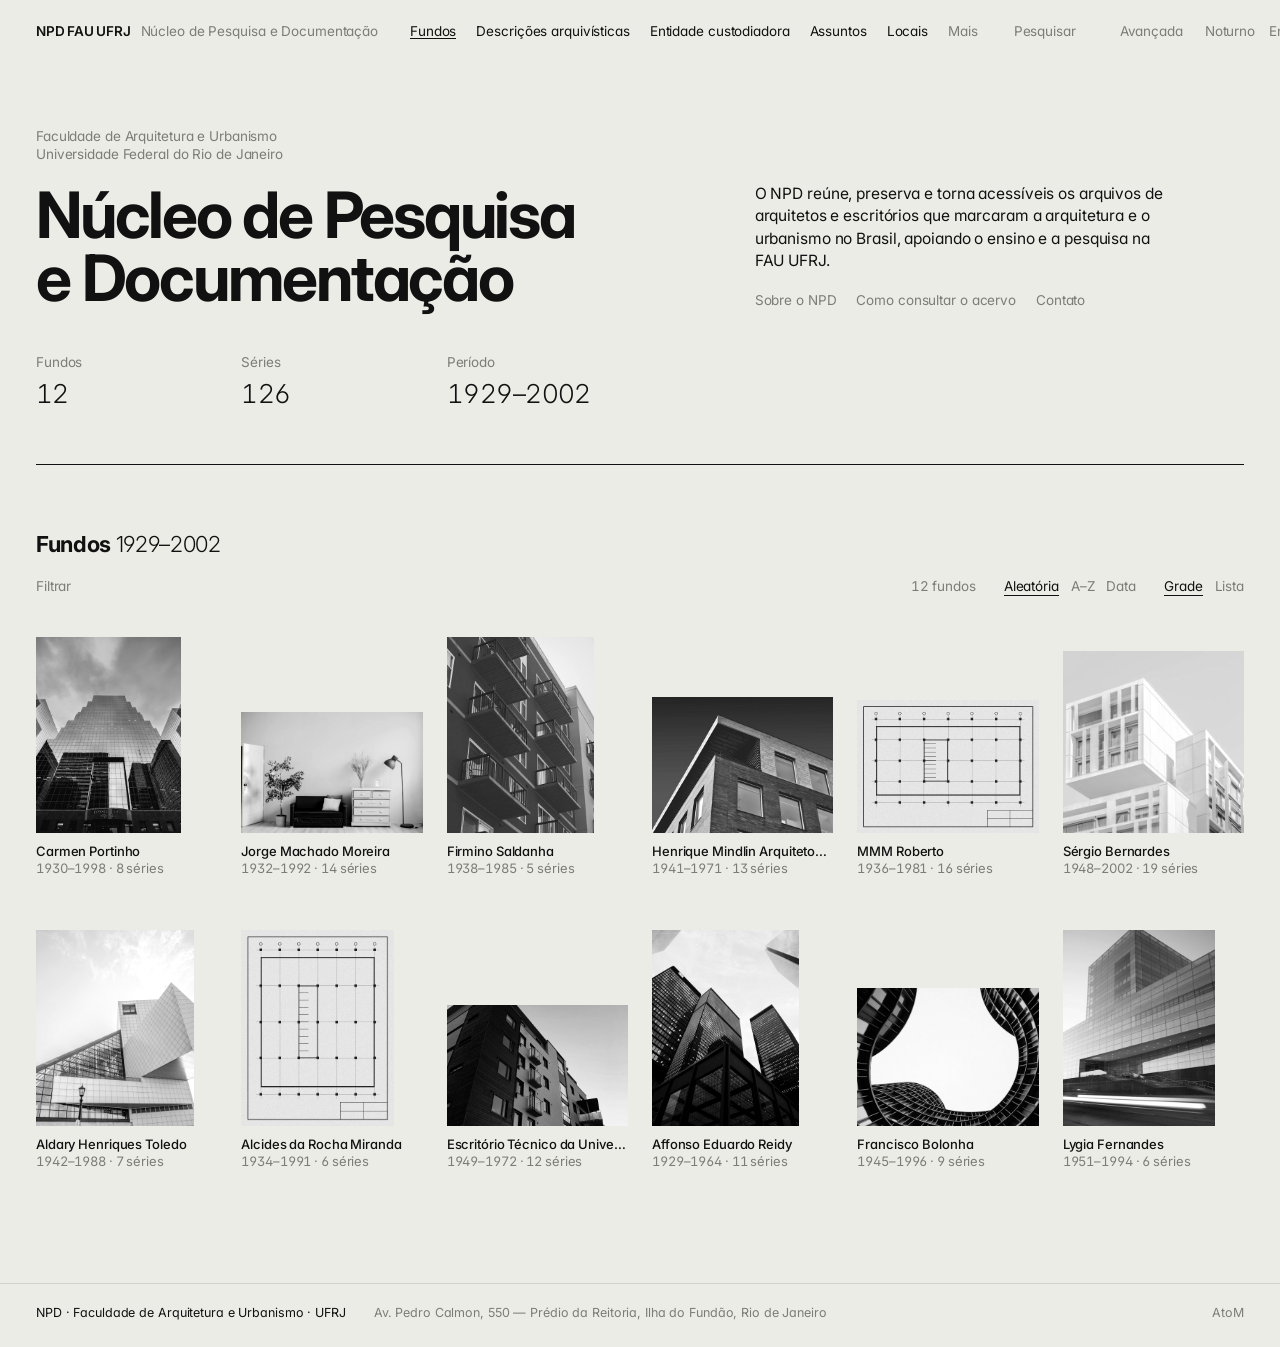
==== index.html @ c45603ee "Protótipo inicial do tema minimalista NPD FAU UFRJ para o AtoM" ====
<!doctype html>
<html lang="pt-BR">
<head>
  <meta charset="utf-8">
  <meta name="viewport" content="width=device-width, initial-scale=1">
  <title>NPD FAU UFRJ — Núcleo de Pesquisa e Documentação</title>
  <link rel="preconnect" href="https://fonts.googleapis.com">
  <link rel="preconnect" href="https://fonts.gstatic.com" crossorigin>
  <link href="https://fonts.googleapis.com/css2?family=Inter:wght@300;400;500;700&display=swap" rel="stylesheet">
  <link rel="stylesheet" href="css/theme.css">
</head>
<body class="staticpage index home">

  <!-- IDs espelham o arDominionB5Plugin (#top-bar, #browse-menu, #search-box, #user-menu, #wrapper, #main-column) -->
  <header id="top-bar" role="navigation" aria-label="Navegação principal">
    <div class="container top-bar__inner">
      <a id="logo" href="#" title="Início">
        <strong>NPD FAU UFRJ</strong><span class="site-sub">Núcleo de Pesquisa e Documentação</span>
      </a>

      <button id="menu-toggle" class="nav-link" aria-expanded="false" aria-controls="main-nav">Menu</button>

      <div id="main-nav" class="main-nav">
        <ul class="nav-list">
          <li><a class="nav-link is-active" href="#">Fundos</a></li>
          <li><a class="nav-link" href="#" data-atom="/informationobject/browse">Descrições arquivísticas</a></li>
          <li><a class="nav-link" href="#" data-atom="/repository/browse">Entidade custodiadora</a></li>
          <li><a class="nav-link" href="#" data-atom="/taxonomy/index/id/35">Assuntos</a></li>
          <li><a class="nav-link" href="#" data-atom="/taxonomy/index/id/42">Locais</a></li>
          <li id="browse-menu">
            <button class="nav-link muted" aria-haspopup="true" aria-expanded="false">Mais</button>
            <ul class="dropdown" role="menu">
              <li><a href="#">Registros de autoridade</a></li>
              <li><a href="#">Funções</a></li>
              <li><a href="#">Objetos digitais</a></li>
              <li><a href="#">Sobre o NPD</a></li>
            </ul>
          </li>
        </ul>

        <div class="nav-tools">
          <form id="search-box" role="search" onsubmit="return false">
            <input type="search" placeholder="Pesquisar" aria-label="Pesquisar no acervo">
            <a href="#" class="adv-search" data-atom="/informationobject/browse?showAdvanced=1">Avançada</a>
          </form>
          <div id="user-menu">
            <button id="theme-toggle" class="nav-link muted" type="button" aria-label="Alternar modo noturno">Noturno</button>
            <a href="#" class="nav-link muted">Entrar</a>
            <a href="#" class="nav-link muted">PT</a>
          </div>
        </div>
      </div>
    </div>
  </header>

  <div id="wrapper" class="container">
    <main id="main-column">

      <section class="intro">
        <div class="intro__title">
          <p class="eyebrow">Faculdade de Arquitetura e Urbanismo<br>Universidade Federal do Rio de Janeiro</p>
          <h1>Núcleo de Pesquisa<br>e Documentação</h1>
        </div>
        <div class="intro__text">
          <p class="lead">O NPD reúne, preserva e torna acessíveis os arquivos de arquitetos e escritórios que marcaram a arquitetura e o urbanismo no Brasil, apoiando o ensino e a pesquisa na FAU&nbsp;UFRJ.</p>
          <ul class="intro__links">
            <li><a class="nav-link" href="#">Sobre o NPD</a></li>
            <li><a class="nav-link" href="#">Como consultar o acervo</a></li>
            <li><a class="nav-link" href="#">Contato</a></li>
          </ul>
        </div>
        <dl class="facts">
          <div><dt>Fundos</dt><dd id="fact-count">—</dd></div>
          <div><dt>Séries</dt><dd id="fact-series">—</dd></div>
          <div><dt>Período</dt><dd id="fact-range">—</dd></div>
        </dl>
      </section>

      <section id="fonds" aria-labelledby="fonds-title">
        <h2 id="fonds-title" class="section-title">Fundos <span id="fonds-range" class="range"></span></h2>
        <div class="toolbar">
          <label class="filter">
            <span class="visually-hidden">Filtrar fundos</span>
            <input id="fonds-filter" type="search" placeholder="Filtrar" autocomplete="off">
          </label>

          <div class="toolbar__right">
            <span id="fonds-count" class="count"></span>
            <div class="text-toggle" role="group" aria-label="Ordenação">
              <button data-sort="random" aria-pressed="true" title="Ordem aleatória — clique novamente para reembaralhar">Aleatória</button>
              <button data-sort="alpha" aria-pressed="false">A–Z</button>
              <button data-sort="date" aria-pressed="false">Data</button>
            </div>
            <div class="text-toggle" role="group" aria-label="Visualização">
              <button data-view="grid" aria-pressed="true">Grade</button>
              <button data-view="list" aria-pressed="false">Lista</button>
            </div>
          </div>
        </div>

        <div class="list-head" aria-hidden="true">
          <span></span><span>Fundo</span><span>Código</span><span>Datas</span><span>Séries</span><span>Extensão</span>
        </div>
        <ul id="fonds-grid" class="fonds-grid"></ul>
        <p id="fonds-empty" class="empty" hidden>Nenhum fundo encontrado.</p>
      </section>

    </main>
  </div>

  <footer id="footer">
    <div class="container footer__inner">
      <span>NPD · Faculdade de Arquitetura e Urbanismo · UFRJ</span>
      <span>Av. Pedro Calmon, 550 — Prédio da Reitoria, Ilha do Fundão, Rio de Janeiro</span>
      <span class="muted"><a href="https://www.accesstomemory.org" target="_blank" rel="noopener">AtoM</a></span>
    </div>
  </footer>

  <script src="js/data.js"></script>
  <script src="js/theme.js"></script>
</body>
</html>
---- css/theme.css ----
/* ==========================================================================
   Tema NPD · FAU UFRJ — protótipo (estética suíça / arquivo editorial)
   Inter / Helvetica Neue, hierarquia só por peso e contraste.
   ========================================================================== */

:root {
  --bg: #ecece7;
  --ink: #111111;
  --grey: #7d7d78;
  --hair: #d2d2cc;
  --row-hover: rgba(0, 0, 0, .025);

  --font: "Inter", "Helvetica Neue", Helvetica, Arial, sans-serif;
  --ease: cubic-bezier(.2, .7, .2, 1);
  --gap-x: 24px;
}

[data-theme="dark"] {
  --bg: #121211;
  --ink: #ededeb;
  --grey: #888882;
  --hair: #282826;
  --row-hover: rgba(255, 255, 255, .035);
  color-scheme: dark;
}

*, *::before, *::after { box-sizing: border-box; }
html { -webkit-text-size-adjust: 100%; }
body {
  margin: 0; min-height: 100vh; display: flex; flex-direction: column;
  font: 400 13.5px/1.38 var(--font); letter-spacing: -.008em;
  color: var(--ink); background: var(--bg);
  transition: background-color .3s var(--ease), color .3s var(--ease);
  -webkit-font-smoothing: antialiased;
  font-feature-settings: "ss01", "cv11";
}
a { color: inherit; text-decoration: none; }
img { display: block; }
button, input { font: inherit; color: inherit; letter-spacing: inherit; }

.container { width: 100%; max-width: 1380px; margin: 0 auto; padding: 0 36px; }
.visually-hidden { position: absolute !important; width: 1px; height: 1px; overflow: hidden; clip: rect(0 0 0 0); }
.muted { color: var(--grey); }
:focus-visible { outline: 1px solid var(--ink); outline-offset: 3px; }

/* ---------- Top bar ---------- */
#top-bar {
  position: sticky; top: 0; z-index: 20;
  background: color-mix(in srgb, var(--bg) 94%, transparent); backdrop-filter: blur(6px);
  border-bottom: 1px solid transparent; transition: border-color .25s;
}
#top-bar.is-scrolled { border-bottom-color: var(--hair); }
.top-bar__inner { display: flex; align-items: baseline; justify-content: space-between; gap: 32px; padding-top: 22px; padding-bottom: 18px; }

#logo { display: inline-flex; gap: 10px; align-items: baseline; white-space: nowrap; }
#logo strong { font-weight: 600; letter-spacing: -.015em; }
.site-sub { color: var(--grey); font-weight: 400; }

.main-nav { display: flex; align-items: baseline; gap: 36px; }
.nav-list { list-style: none; margin: 0; padding: 0; display: flex; align-items: baseline; gap: 20px; }
.nav-tools { display: flex; align-items: baseline; gap: 22px; }
#user-menu { display: flex; align-items: baseline; gap: 14px; }

.nav-link {
  background: none; border: 0; padding: 0; cursor: pointer; white-space: nowrap;
  background-image: linear-gradient(currentColor, currentColor);
  background-size: 0 1px; background-repeat: no-repeat; background-position: 0 100%;
  transition: background-size .3s var(--ease), color .2s;
}
.nav-link:hover, .nav-link.is-active, .nav-link[aria-expanded="true"] { background-size: 100% 1px; }
.nav-link.muted:hover, .nav-link.muted[aria-expanded="true"] { color: var(--ink); }
#menu-toggle { display: none; margin-left: auto; }

#browse-menu { position: relative; }
#browse-menu .dropdown {
  position: absolute; top: calc(100% + 14px); left: 0; min-width: 190px;
  list-style: none; margin: 0; padding: 10px 0;
  background: var(--bg); border-top: 1px solid var(--ink);
  opacity: 0; transform: translateY(-4px); pointer-events: none;
  transition: opacity .2s var(--ease), transform .2s var(--ease);
}
#browse-menu .nav-link[aria-expanded="true"] + .dropdown { opacity: 1; transform: none; pointer-events: auto; }
.dropdown a { display: block; padding: 4px 0; color: var(--grey); transition: color .15s; }
.dropdown a:hover { color: var(--ink); }

#search-box { display: inline-flex; align-items: baseline; gap: 10px; }
#search-box input {
  width: 96px; border: 0; padding: 0 0 2px; background: none; outline: 0;
  border-bottom: 1px solid transparent; transition: width .3s var(--ease), border-color .2s;
}
#search-box input::placeholder { color: var(--grey); }
#search-box input:focus { width: 180px; border-bottom-color: var(--ink); }
#search-box input::-webkit-search-cancel-button { display: none; }
.adv-search { color: var(--grey); white-space: nowrap; transition: color .2s; }
.adv-search:hover { color: var(--ink); }

/* ---------- Intro (Hero do NPD) ---------- */
#wrapper { flex: 1; padding-top: 64px; padding-bottom: 112px; }
.intro {
  display: grid; grid-template-columns: repeat(12, minmax(0, 1fr)); column-gap: var(--gap-x); row-gap: 44px;
  align-items: end; padding-bottom: 52px; margin-bottom: 64px; border-bottom: 1px solid var(--ink);
  animation: rise .8s var(--ease) both;
}
.intro__title { grid-column: 1 / span 7; }
.intro__text { grid-column: 8 / span 5; }
.eyebrow { margin: 0 0 20px; color: var(--grey); }
.intro h1 {
  font-weight: 700; font-size: clamp(36px, 5vw, 68px); line-height: .98; letter-spacing: -.035em; margin: 0;
}
.lead { margin: 0 0 18px; font-size: 15.5px; line-height: 1.45; max-width: 460px; }
.intro__links { list-style: none; margin: 0; padding: 0; display: flex; gap: 20px; flex-wrap: wrap; color: var(--grey); }
.intro__links .nav-link:hover { color: var(--ink); }

.facts { grid-column: 1 / -1; display: grid; grid-template-columns: repeat(12, minmax(0, 1fr)); column-gap: var(--gap-x); margin: 0; }
.facts > div { grid-column: span 2; }
.facts dt { color: var(--grey); margin-bottom: 4px; }
.facts dd { margin: 0; white-space: nowrap; font-weight: 300; font-size: 26px; letter-spacing: -.02em; font-variant-numeric: tabular-nums; }
@keyframes rise { from { opacity: 0; transform: translateY(6px); } }

.section-title { font-weight: 700; font-size: 22px; letter-spacing: -.015em; margin: 0 0 18px; }
.section-title .range { font-weight: 300; }

/* ---------- Toolbar ---------- */
.toolbar {
  display: flex; align-items: baseline; justify-content: space-between; gap: 24px; flex-wrap: wrap;
  margin-bottom: 38px;
}
.filter input {
  width: 200px; border: 0; padding: 0 0 2px; background: none; outline: 0;
  border-bottom: 1px solid transparent; transition: border-color .2s;
}
.filter input::placeholder { color: var(--grey); }
.filter input:focus { border-bottom-color: var(--ink); }
.filter input::-webkit-search-cancel-button { display: none; }

.toolbar__right { display: flex; align-items: baseline; gap: 28px; }
.count { color: var(--grey); font-variant-numeric: tabular-nums; }
.text-toggle { display: flex; gap: 12px; }
.text-toggle button {
  border: 0; padding: 0; background: none; cursor: pointer; color: var(--grey);
  background-image: linear-gradient(var(--ink), var(--ink));
  background-size: 0 1px; background-repeat: no-repeat; background-position: 0 100%;
  transition: color .2s, background-size .3s var(--ease);
}
.text-toggle button:hover { color: var(--ink); }
.text-toggle button[aria-pressed="true"] { color: var(--ink); background-size: 100% 1px; }

/* ---------- Grade ---------- */
.fonds-grid {
  list-style: none; margin: 0; padding: 0;
  display: grid; grid-template-columns: repeat(6, minmax(0, 1fr));
  column-gap: var(--gap-x); row-gap: 52px;
}
.fonds-card[hidden] { display: none; }

.reveal .fonds-card { opacity: 0; transform: translateY(10px); transition: opacity .7s var(--ease), transform .7s var(--ease); }
.reveal .fonds-card.is-visible { opacity: 1; transform: none; }

.fonds-card__link { display: block; }

/* Caixa de proporção 1:1.05; a foto ou prancha mantém sua proporção original e assenta na base */
.fonds-card__media {
  margin: 0 0 10px; aspect-ratio: 1 / 1.08;
  display: flex; align-items: flex-end; justify-content: flex-start;
}
.fonds-card__media img {
  max-width: 100%; max-height: 100%; width: auto; height: auto;
  filter: grayscale(1) contrast(1.04);
  transition: filter .5s var(--ease), opacity .35s var(--ease);
}
.fonds-card__link:hover img { filter: grayscale(0) contrast(1); }

.fonds-card__title, .fonds-card__sub {
  margin: 0; white-space: nowrap; overflow: hidden; text-overflow: ellipsis;
  font-size: 13px; line-height: 1.35;
}
.fonds-card__title { font-weight: 500; }
.fonds-card__title span {
  background-image: linear-gradient(currentColor, currentColor);
  background-size: 0 1px; background-repeat: no-repeat; background-position: 0 100%;
  transition: background-size .35s var(--ease);
}
.fonds-card__link:hover .fonds-card__title span { background-size: 100% 1px; }
.fonds-card__sub { color: var(--grey); font-weight: 400; font-variant-numeric: tabular-nums; }

/* Campos exclusivos do modo Lista */
.fonds-card__cell { display: none; }

/* ---------- Lista ---------- */
.list-head { display: none; }
.is-list-mode .list-head,
.is-list .fonds-card__link {
  display: grid; grid-template-columns: 52px minmax(0, 2.2fr) 1.1fr .9fr .5fr .9fr; gap: var(--gap-x); align-items: center;
}
.is-list-mode .list-head { color: var(--grey); padding-bottom: 8px; border-bottom: 1px solid var(--ink); font-size: 12.5px; }

.fonds-grid.is-list { grid-template-columns: 1fr; row-gap: 0; }
.is-list .fonds-card__link { padding: 9px 0; border-bottom: 1px solid var(--hair); transition: background-color .15s; }
.is-list .fonds-card__link:hover { background-color: var(--row-hover); }
.is-list .fonds-card__media { margin: 0; aspect-ratio: 1; width: 52px; align-items: center; justify-content: center; }
.is-list .fonds-card__sub { display: none; }
.is-list .fonds-card__cell { display: block; font-size: 13px; font-variant-numeric: tabular-nums; white-space: nowrap; overflow: hidden; text-overflow: ellipsis; }
.is-list .fonds-card__cell.muted-cell { color: var(--grey); }

::view-transition-old(root), ::view-transition-new(root) { animation-duration: .28s; animation-timing-function: var(--ease); }

.empty { color: var(--grey); padding: 36px 0; }

/* ---------- Footer ---------- */
#footer { font-size: 12.5px; }
.footer__inner { display: flex; gap: 28px; flex-wrap: wrap; padding-top: 20px; padding-bottom: 26px; border-top: 1px solid var(--hair); color: var(--grey); }
.footer__inner span:first-child { color: var(--ink); }
.footer__inner .muted { margin-left: auto; }

/* ---------- Responsivo ---------- */
@media (max-width: 1180px) {
  .site-sub { display: none; }
  .fonds-grid { grid-template-columns: repeat(4, minmax(0, 1fr)); }
}
@media (max-width: 960px) {
  .top-bar__inner { align-items: center; padding-top: 18px; padding-bottom: 18px; }
  #menu-toggle { display: inline-block; }
  .main-nav {
    position: absolute; top: 100%; left: 0; right: 0; padding: 12px 36px 26px;
    background: var(--bg); border-bottom: 1px solid var(--ink);
    flex-direction: column; align-items: flex-start; gap: 20px;
    opacity: 0; transform: translateY(-6px); pointer-events: none;
    transition: opacity .22s var(--ease), transform .22s var(--ease);
  }
  #top-bar.menu-open .main-nav { opacity: 1; transform: none; pointer-events: auto; }
  .nav-list { flex-direction: column; gap: 8px; font-size: 16px; }
  #browse-menu .dropdown { position: static; opacity: 1; transform: none; pointer-events: auto; border: 0; padding: 4px 0 0 12px; display: none; font-size: 14px; }
  #browse-menu .nav-link[aria-expanded="true"] + .dropdown { display: block; }
  .nav-tools { flex-wrap: wrap; width: 100%; justify-content: space-between; }
  .intro__title, .intro__text { grid-column: 1 / -1; }
  .facts > div { grid-column: span 4; }
  .fonds-grid { grid-template-columns: repeat(3, minmax(0, 1fr)); }
  .is-list-mode .list-head, .is-list .fonds-card__link { grid-template-columns: 44px minmax(0, 1fr) auto; }
  .is-list .fonds-card__media { width: 44px; }
  .is-list .fonds-card__cell:not(.c-dates), .is-list-mode .list-head span:nth-child(n+3):not(:nth-child(4)) { display: none; }
}
@media (max-width: 640px) {
  .container { padding: 0 18px; }
  .main-nav { padding-left: 18px; padding-right: 18px; }
  #wrapper { padding-top: 36px; padding-bottom: 72px; }
  .facts dd { font-size: 20px; }
  .fonds-grid { grid-template-columns: repeat(2, minmax(0, 1fr)); row-gap: 36px; --gap-x: 16px; }
  .toolbar__right { gap: 18px; flex-wrap: wrap; }
  .footer__inner .muted { margin-left: 0; }
}

.no-motion *, .no-motion *::before, .no-motion *::after { animation: none !important; transition: none !important; }

@media (prefers-reduced-motion: reduce) {
  *, *::before, *::after { animation: none !important; transition: none !important; }
}
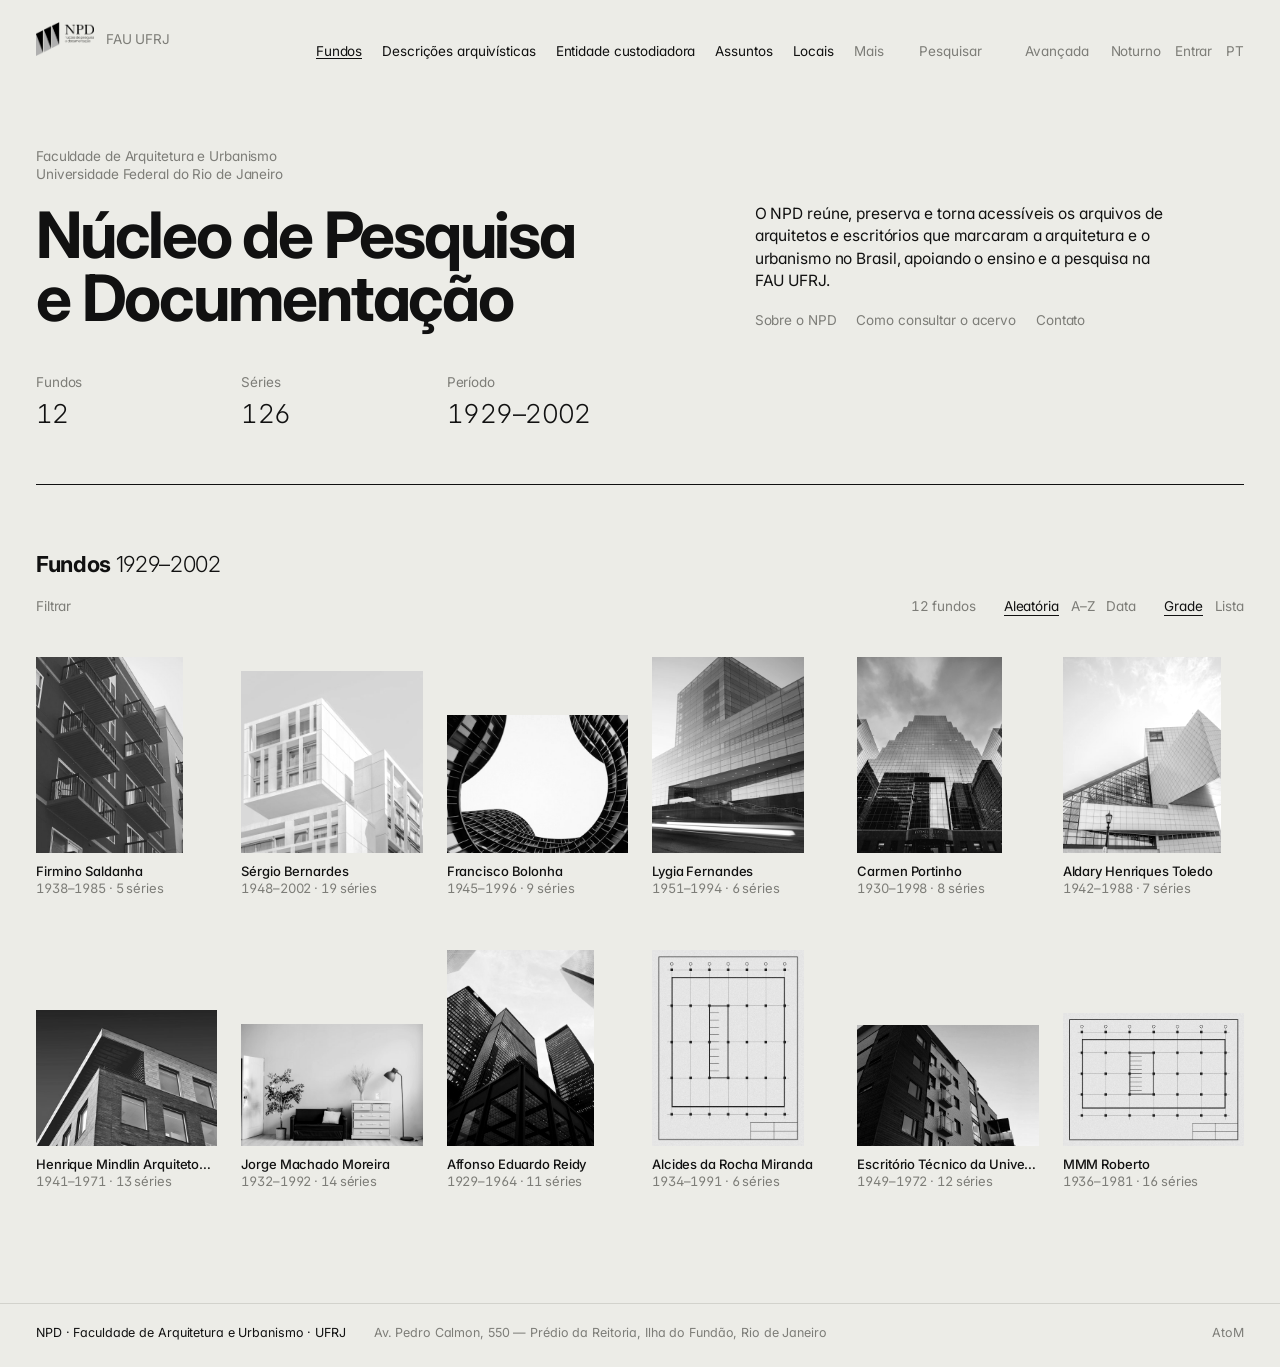
==== commit ce5afe1c: "Aplica logo oficial do NPD nos modos claro e noturno" ====
--- a/index.html
+++ b/index.html
@@ -15,7 +15,9 @@
   <header id="top-bar" role="navigation" aria-label="Navegação principal">
     <div class="container top-bar__inner">
       <a id="logo" href="#" title="Início">
-        <strong>NPD FAU UFRJ</strong><span class="site-sub">Núcleo de Pesquisa e Documentação</span>
+        <img class="brand-logo logo-light" src="img/logo-npd.png" alt="NPD — Núcleo de Pesquisa e Documentação">
+        <img class="brand-logo logo-dark" src="img/logo-npd-dark.png" alt="NPD — Núcleo de Pesquisa e Documentação">
+        <span class="site-sub">FAU UFRJ</span>
       </a>
 
       <button id="menu-toggle" class="nav-link" aria-expanded="false" aria-controls="main-nav">Menu</button>
--- a/css/theme.css
+++ b/css/theme.css
@@ -52,8 +52,11 @@
 #top-bar.is-scrolled { border-bottom-color: var(--hair); }
 .top-bar__inner { display: flex; align-items: baseline; justify-content: space-between; gap: 32px; padding-top: 22px; padding-bottom: 18px; }
 
-#logo { display: inline-flex; gap: 10px; align-items: baseline; white-space: nowrap; }
-#logo strong { font-weight: 600; letter-spacing: -.015em; }
+#logo { display: inline-flex; gap: 12px; align-items: center; white-space: nowrap; }
+#logo .brand-logo { height: 34px; width: auto; display: block; }
+#logo .logo-dark { display: none; }
+[data-theme="dark"] #logo .logo-light { display: none; }
+[data-theme="dark"] #logo .logo-dark { display: block; }
 .site-sub { color: var(--grey); font-weight: 400; }
 
 .main-nav { display: flex; align-items: baseline; gap: 36px; }
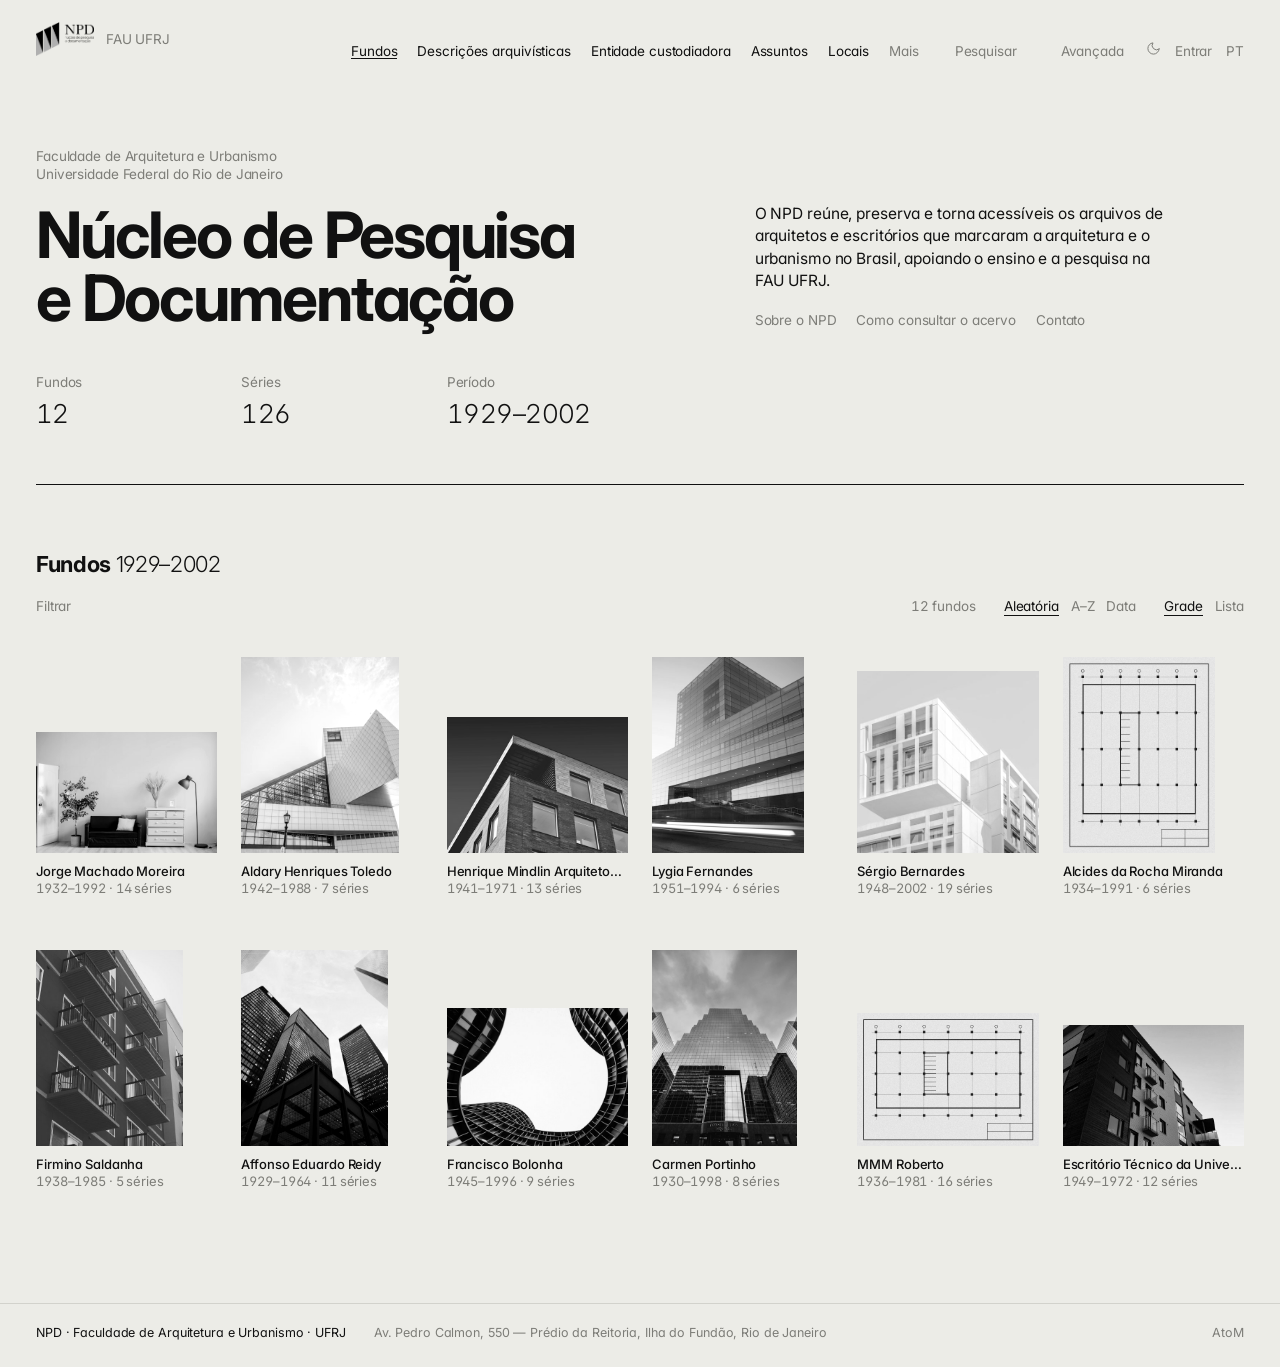
==== commit 2dd7a9f0: "Substitui texto Noturno/Claro por ícone SVG de lua/sol em ambos os temas" ====
--- a/index.html
+++ b/index.html
@@ -46,7 +46,10 @@
             <a href="#" class="adv-search" data-atom="/informationobject/browse?showAdvanced=1">Avançada</a>
           </form>
           <div id="user-menu">
-            <button id="theme-toggle" class="nav-link muted" type="button" aria-label="Alternar modo noturno">Noturno</button>
+            <button id="theme-toggle" class="nav-link muted theme-toggle-btn" type="button" aria-label="Alternar modo noturno" title="Modo noturno">
+              <svg class="icon-moon" width="15" height="15" viewBox="0 0 24 24" fill="none" stroke="currentColor" stroke-width="1.6" stroke-linecap="round" stroke-linejoin="round" aria-hidden="true"><path d="M21 12.79A9 9 0 1 1 11.21 3 7 7 0 0 0 21 12.79z"/></svg>
+              <svg class="icon-sun" width="15" height="15" viewBox="0 0 24 24" fill="none" stroke="currentColor" stroke-width="1.6" stroke-linecap="round" stroke-linejoin="round" aria-hidden="true"><circle cx="12" cy="12" r="4.5"/><path d="M12 2v2.5M12 19.5V22M4.93 4.93l1.77 1.77M17.3 17.3l1.77 1.77M2 12h2.5M19.5 12H22M4.93 19.07l1.77-1.77M17.3 6.7l1.77-1.77"/></svg>
+            </button>
             <a href="#" class="nav-link muted">Entrar</a>
             <a href="#" class="nav-link muted">PT</a>
           </div>
--- a/css/theme.css
+++ b/css/theme.css
@@ -72,6 +72,10 @@
 }
 .nav-link:hover, .nav-link.is-active, .nav-link[aria-expanded="true"] { background-size: 100% 1px; }
 .nav-link.muted:hover, .nav-link.muted[aria-expanded="true"] { color: var(--ink); }
+.theme-toggle-btn { display: inline-flex; align-items: center; justify-content: center; background-image: none !important; vertical-align: middle; }
+.theme-toggle-btn .icon-sun { display: none; }
+[data-theme="dark"] .theme-toggle-btn .icon-moon { display: none; }
+[data-theme="dark"] .theme-toggle-btn .icon-sun { display: block; }
 #menu-toggle { display: none; margin-left: auto; }
 
 #browse-menu { position: relative; }
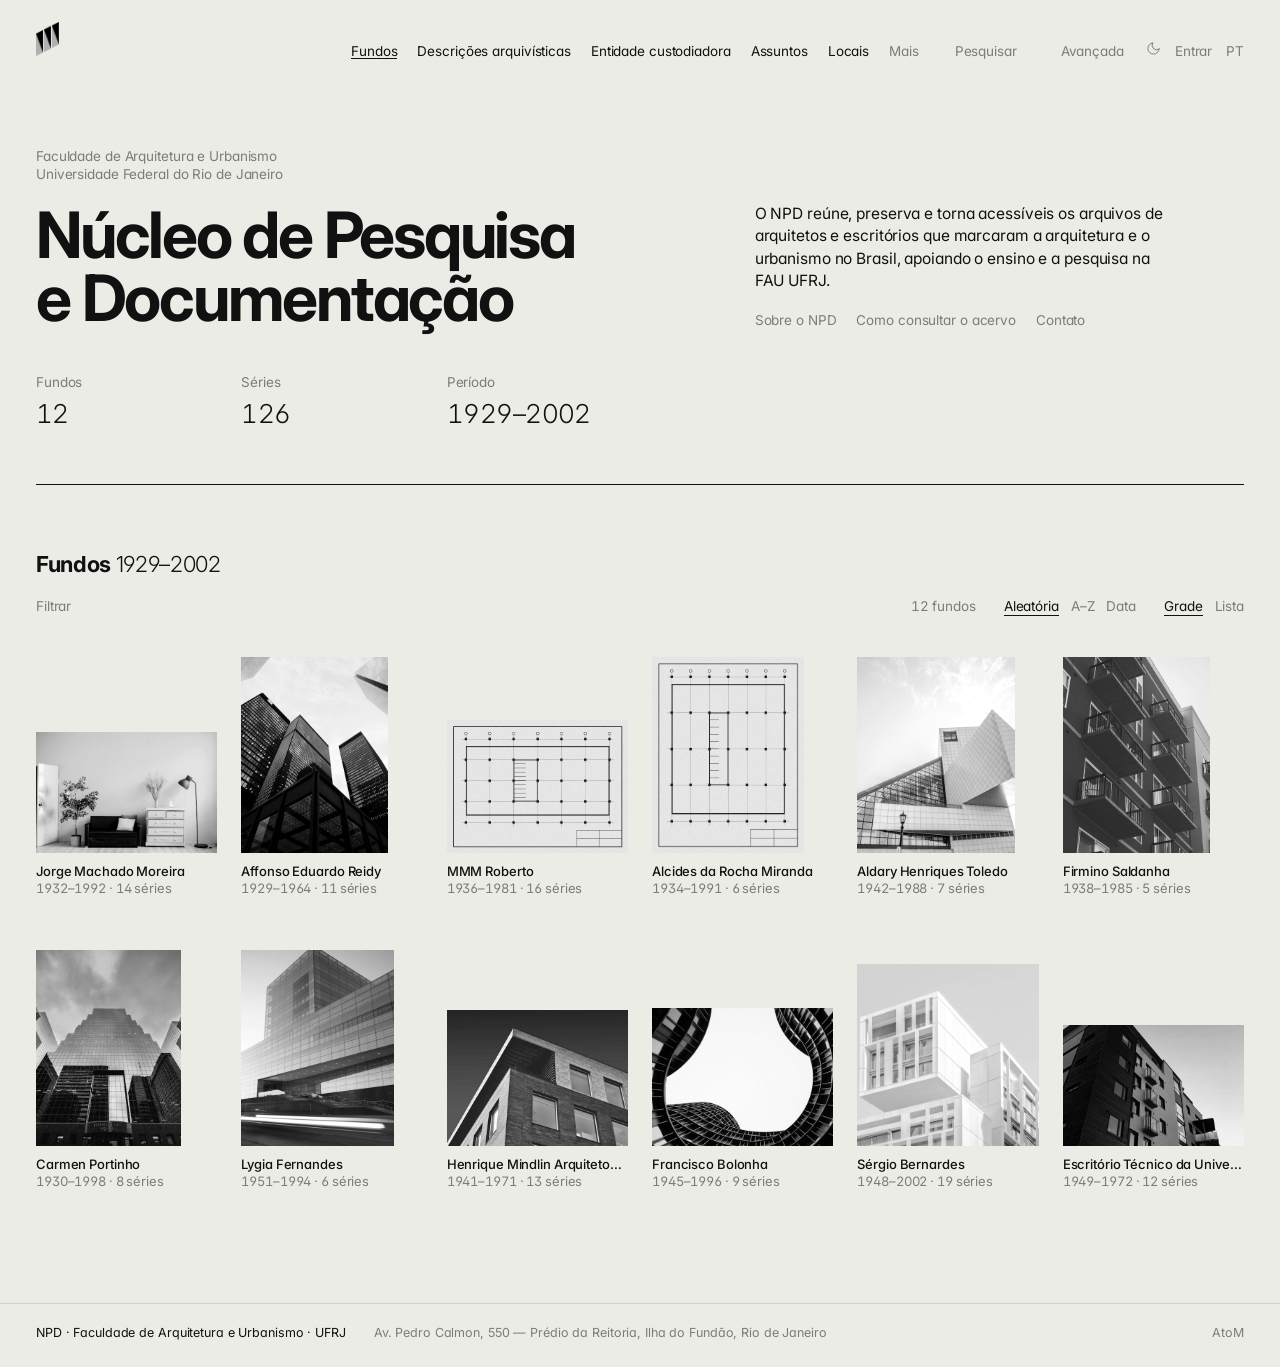
==== commit 831e6aa5: "Mantém somente o ícone da logo do NPD sem alteração de cor entre claro e escuro" ====
--- a/index.html
+++ b/index.html
@@ -14,10 +14,8 @@
   <!-- IDs espelham o arDominionB5Plugin (#top-bar, #browse-menu, #search-box, #user-menu, #wrapper, #main-column) -->
   <header id="top-bar" role="navigation" aria-label="Navegação principal">
     <div class="container top-bar__inner">
-      <a id="logo" href="#" title="Início">
-        <img class="brand-logo logo-light" src="img/logo-npd.png" alt="NPD — Núcleo de Pesquisa e Documentação">
-        <img class="brand-logo logo-dark" src="img/logo-npd-dark.png" alt="NPD — Núcleo de Pesquisa e Documentação">
-        <span class="site-sub">FAU UFRJ</span>
+      <a id="logo" href="#" title="NPD · FAU UFRJ">
+        <img class="brand-logo" src="img/logo-npd.png" alt="NPD · FAU UFRJ">
       </a>
 
       <button id="menu-toggle" class="nav-link" aria-expanded="false" aria-controls="main-nav">Menu</button>
--- a/css/theme.css
+++ b/css/theme.css
@@ -52,12 +52,8 @@
 #top-bar.is-scrolled { border-bottom-color: var(--hair); }
 .top-bar__inner { display: flex; align-items: baseline; justify-content: space-between; gap: 32px; padding-top: 22px; padding-bottom: 18px; }
 
-#logo { display: inline-flex; gap: 12px; align-items: center; white-space: nowrap; }
+#logo { display: inline-flex; align-items: center; white-space: nowrap; }
 #logo .brand-logo { height: 34px; width: auto; display: block; }
-#logo .logo-dark { display: none; }
-[data-theme="dark"] #logo .logo-light { display: none; }
-[data-theme="dark"] #logo .logo-dark { display: block; }
-.site-sub { color: var(--grey); font-weight: 400; }
 
 .main-nav { display: flex; align-items: baseline; gap: 36px; }
 .nav-list { list-style: none; margin: 0; padding: 0; display: flex; align-items: baseline; gap: 20px; }
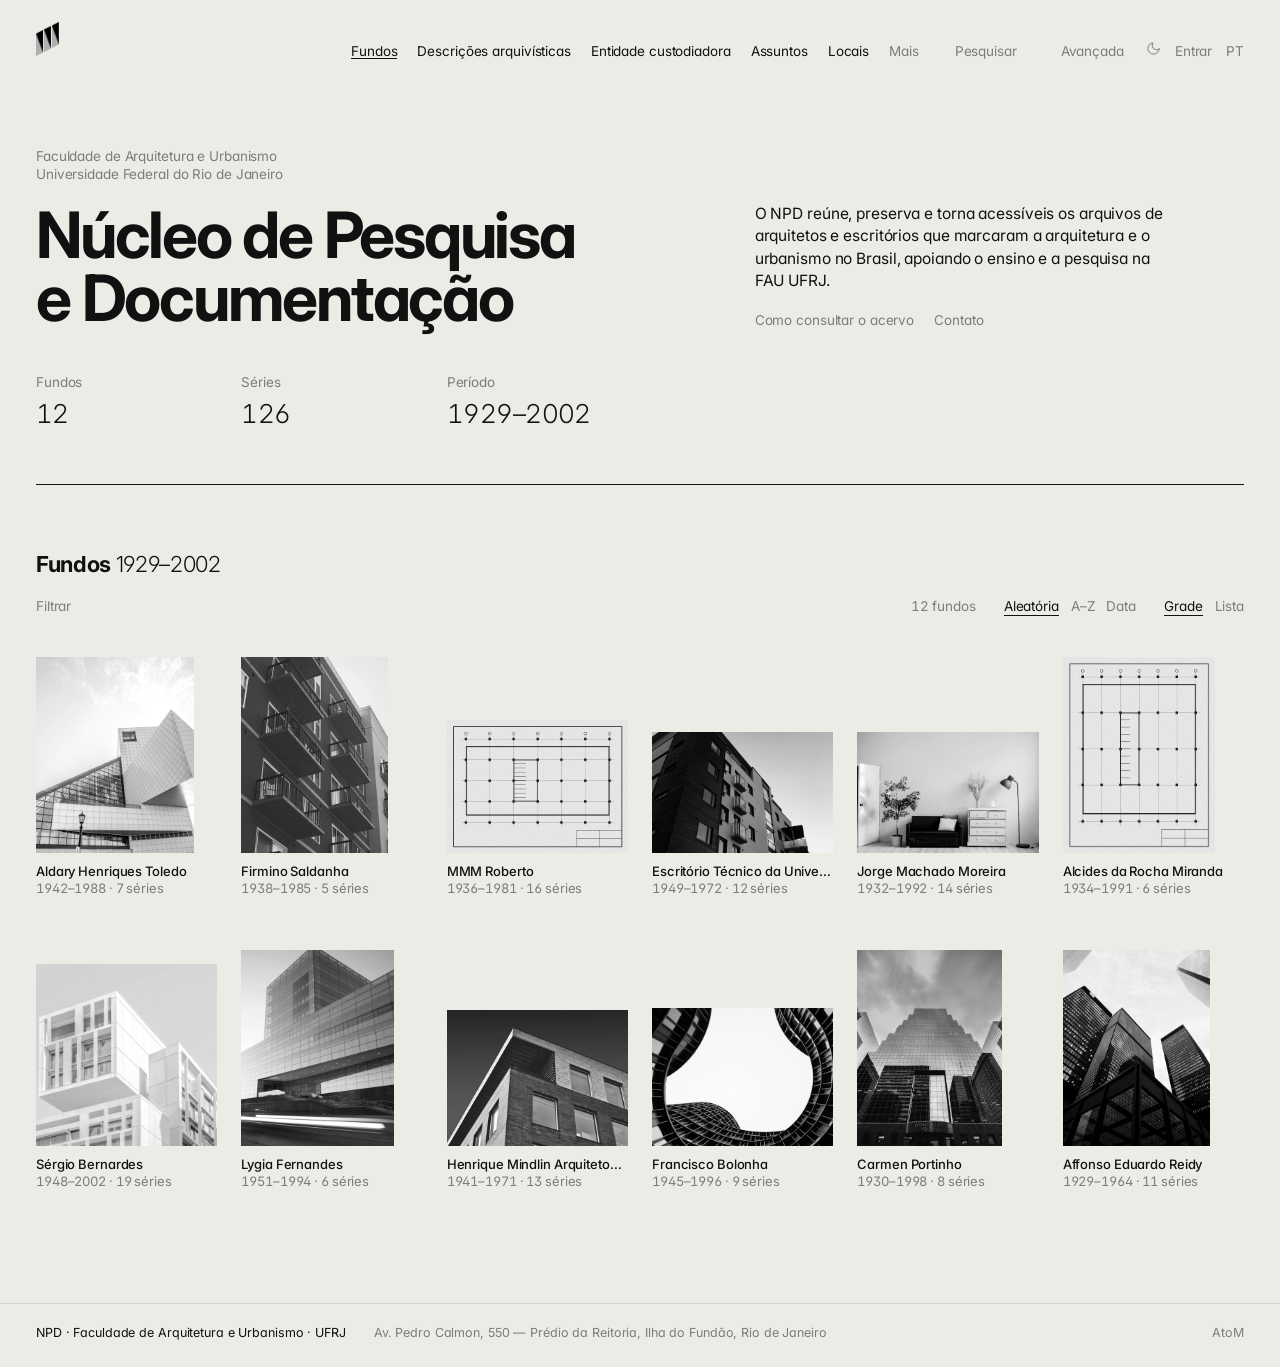
==== commit eadb8f14: "Aumenta contraste das caixas da prateleira e remove botao Sobre o NPD" ====
--- a/index.html
+++ b/index.html
@@ -33,7 +33,6 @@
               <li><a href="#">Registros de autoridade</a></li>
               <li><a href="#">Funções</a></li>
               <li><a href="#">Objetos digitais</a></li>
-              <li><a href="#">Sobre o NPD</a></li>
             </ul>
           </li>
         </ul>
@@ -67,7 +66,6 @@
         <div class="intro__text">
           <p class="lead">O NPD reúne, preserva e torna acessíveis os arquivos de arquitetos e escritórios que marcaram a arquitetura e o urbanismo no Brasil, apoiando o ensino e a pesquisa na FAU&nbsp;UFRJ.</p>
           <ul class="intro__links">
-            <li><a class="nav-link" href="#">Sobre o NPD</a></li>
             <li><a class="nav-link" href="#">Como consultar o acervo</a></li>
             <li><a class="nav-link" href="#">Contato</a></li>
           </ul>
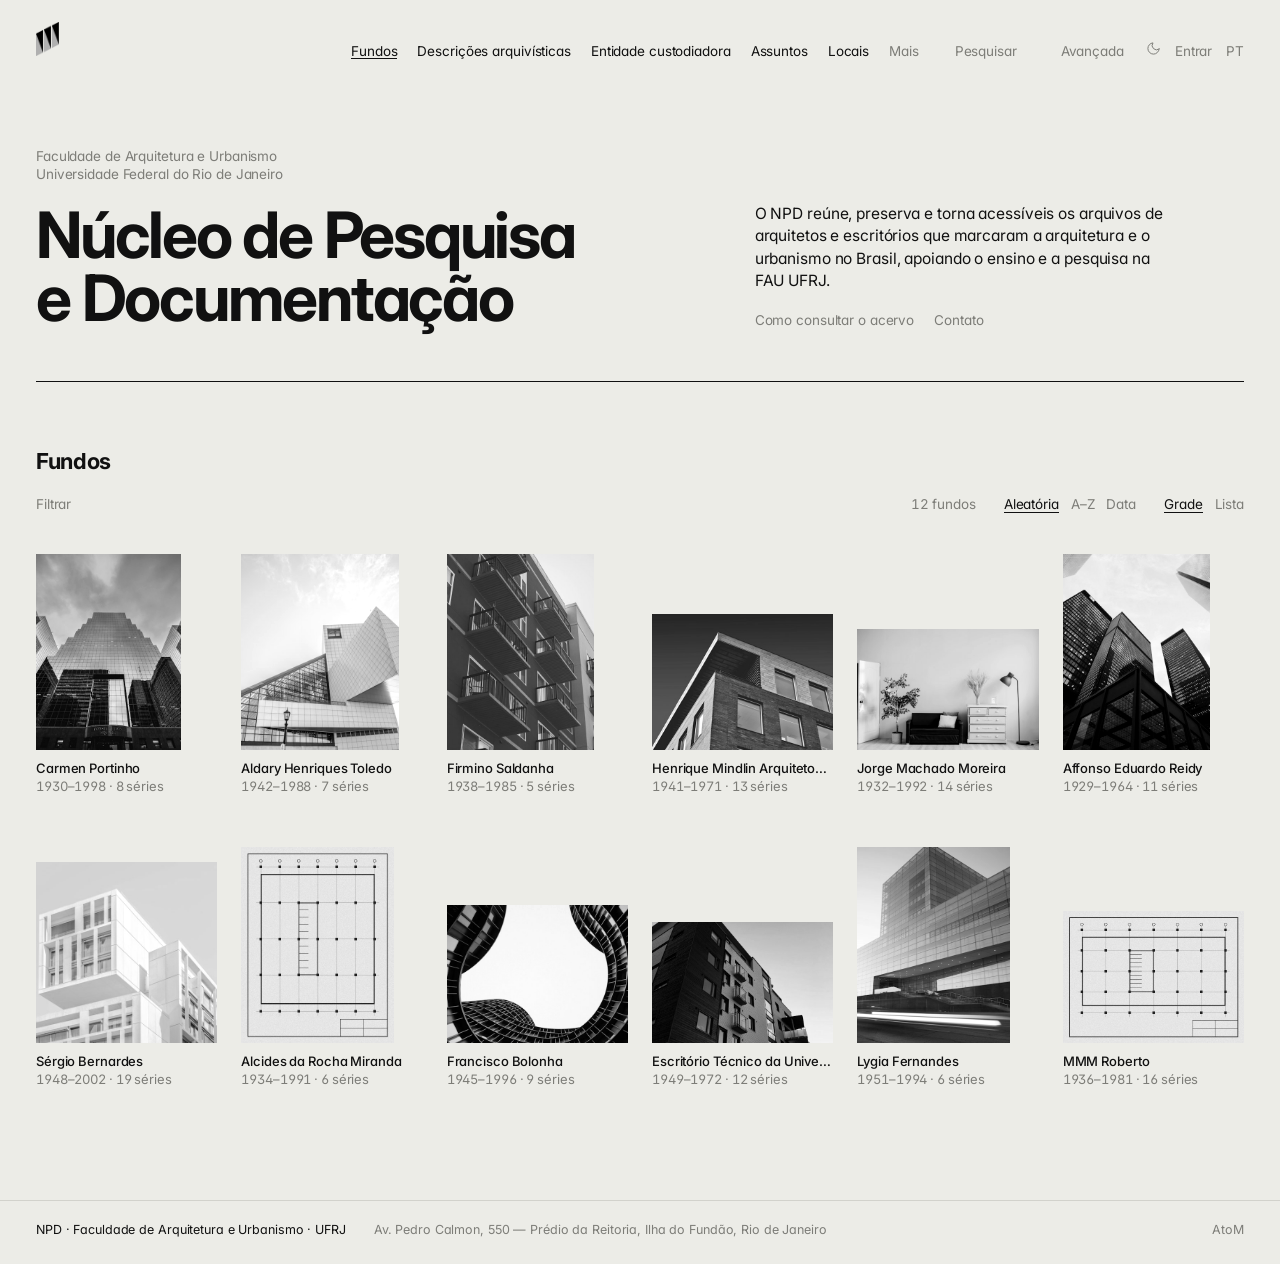
==== commit 4e8a4069: "Remove contagens do hero e escopo de datas de Fundos; define modo claro como padrao" ====
--- a/index.html
+++ b/index.html
@@ -70,15 +70,10 @@
             <li><a class="nav-link" href="#">Contato</a></li>
           </ul>
         </div>
-        <dl class="facts">
-          <div><dt>Fundos</dt><dd id="fact-count">—</dd></div>
-          <div><dt>Séries</dt><dd id="fact-series">—</dd></div>
-          <div><dt>Período</dt><dd id="fact-range">—</dd></div>
-        </dl>
       </section>
 
       <section id="fonds" aria-labelledby="fonds-title">
-        <h2 id="fonds-title" class="section-title">Fundos <span id="fonds-range" class="range"></span></h2>
+        <h2 id="fonds-title" class="section-title">Fundos</h2>
         <div class="toolbar">
           <label class="filter">
             <span class="visually-hidden">Filtrar fundos</span>
